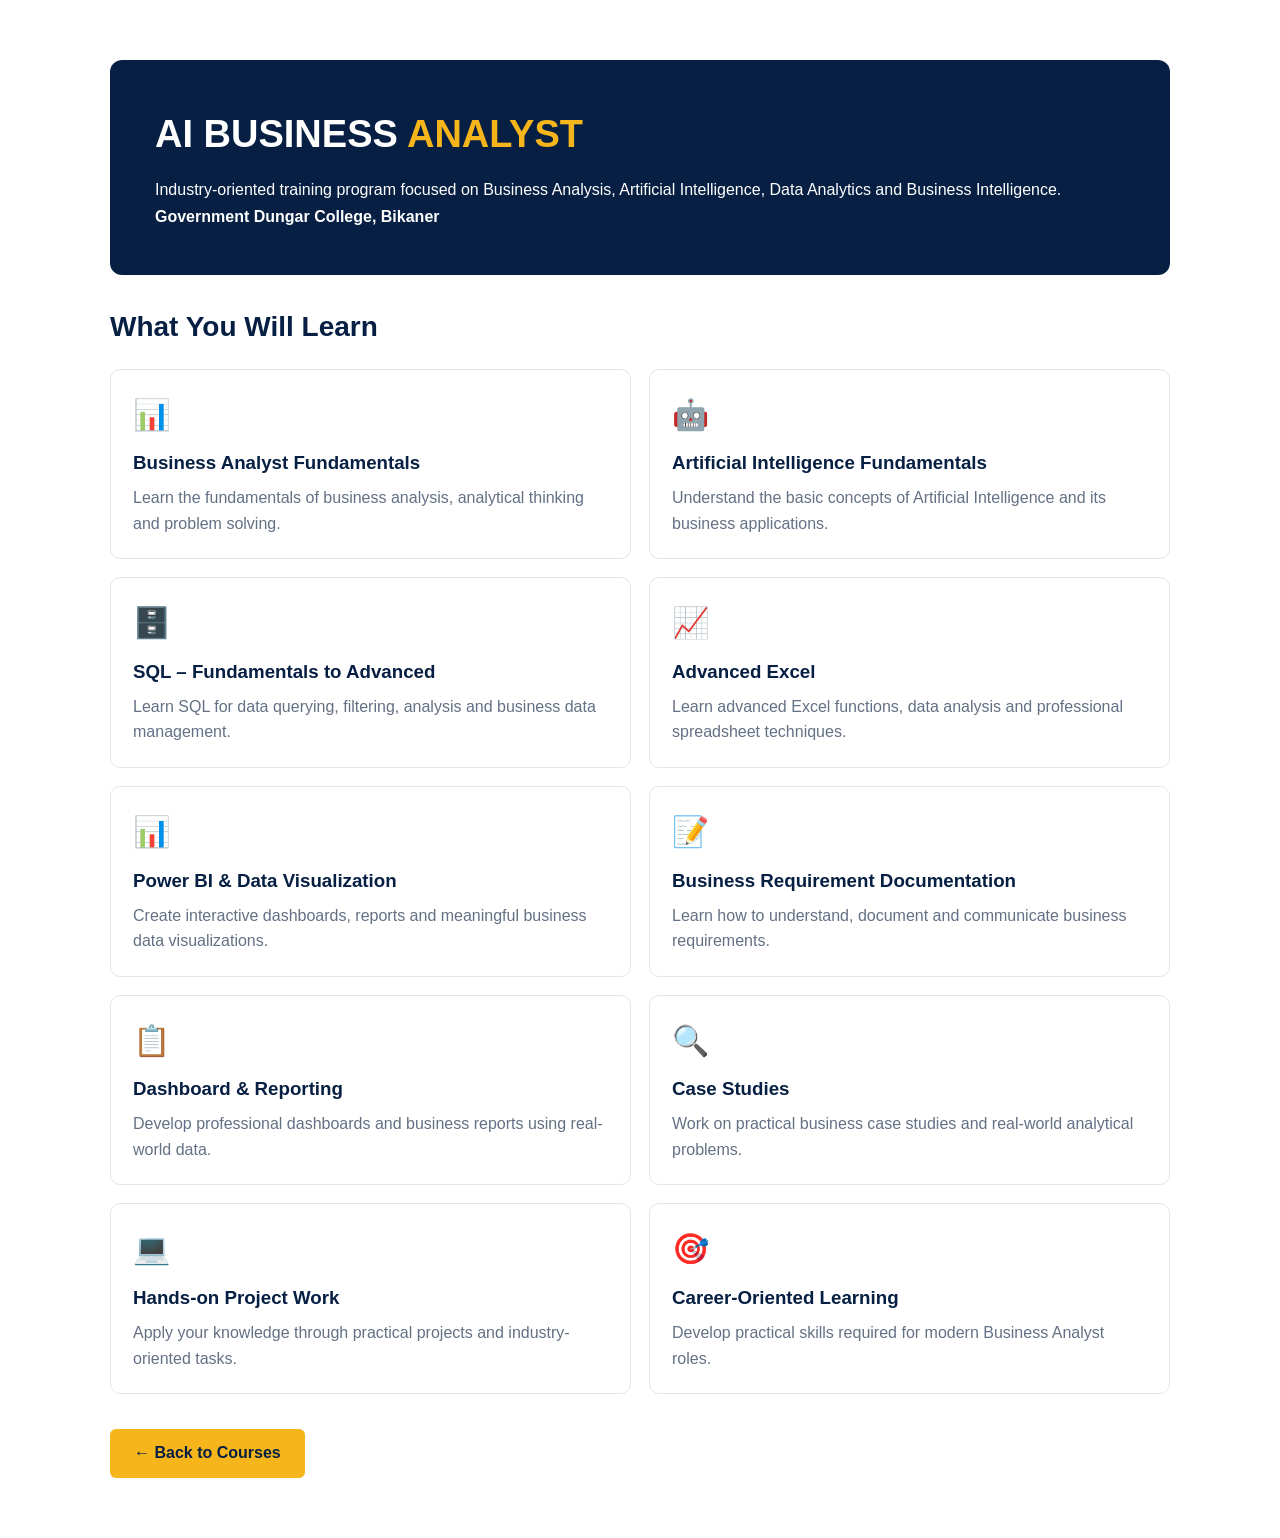
==== ai-business-analyst.html @ d9380e71 "Create ai-business-analyst.html" ====
<!DOCTYPE html>
<html lang="en">
<head>
    <meta charset="UTF-8">
    <meta name="viewport" content="width=device-width, initial-scale=1.0">

    <title>AI Business Analyst | Rajasthan Finishing School</title>

    <link rel="stylesheet" href="style.css">

    <style>
        .course-page {
            max-width: 1100px;
            margin: auto;
            padding: 60px 20px;
        }

        .course-header {
            background: #061f43;
            color: white;
            padding: 45px;
            border-radius: 12px;
            margin-bottom: 30px;
        }

        .course-header h1 {
            font-size: 38px;
            margin-bottom: 12px;
        }

        .course-header span {
            color: #f5b51b;
        }

        .course-header p {
            line-height: 1.7;
        }

        .learn-title {
            color: #061f43;
            font-size: 28px;
            margin-bottom: 20px;
        }

        .learning-grid {
            display: grid;
            grid-template-columns: repeat(2, 1fr);
            gap: 18px;
        }

        .learning-card {
            background: white;
            padding: 22px;
            border-radius: 10px;
            border: 1px solid #e1e6ed;
        }

        .learning-card .icon {
            font-size: 30px;
            margin-bottom: 10px;
        }

        .learning-card h3 {
            color: #061f43;
            margin-bottom: 8px;
        }

        .learning-card p {
            color: #647084;
            line-height: 1.6;
        }

        .back-button {
            display: inline-block;
            margin-top: 35px;
            padding: 12px 24px;
            background: #f5b51b;
            color: #061f43;
            text-decoration: none;
            font-weight: bold;
            border-radius: 6px;
        }

        @media (max-width: 700px) {
            .learning-grid {
                grid-template-columns: 1fr;
            }

            .course-header h1 {
                font-size: 28px;
            }

            .course-header {
                padding: 28px 20px;
            }
        }
    </style>
</head>

<body>

<div class="course-page">

    <div class="course-header">

        <h1>
            AI BUSINESS <span>ANALYST</span>
        </h1>

        <p>
            Industry-oriented training program focused on
            Business Analysis, Artificial Intelligence,
            Data Analytics and Business Intelligence.
        </p>

        <p>
            <strong>Government Dungar College, Bikaner</strong>
        </p>

    </div>


    <h2 class="learn-title">
        What You Will Learn
    </h2>


    <div class="learning-grid">

        <div class="learning-card">
            <div class="icon">📊</div>
            <h3>Business Analyst Fundamentals</h3>
            <p>
                Learn the fundamentals of business analysis,
                analytical thinking and problem solving.
            </p>
        </div>


        <div class="learning-card">
            <div class="icon">🤖</div>
            <h3>Artificial Intelligence Fundamentals</h3>
            <p>
                Understand the basic concepts of Artificial
                Intelligence and its business applications.
            </p>
        </div>


        <div class="learning-card">
            <div class="icon">🗄️</div>
            <h3>SQL – Fundamentals to Advanced</h3>
            <p>
                Learn SQL for data querying, filtering,
                analysis and business data management.
            </p>
        </div>


        <div class="learning-card">
            <div class="icon">📈</div>
            <h3>Advanced Excel</h3>
            <p>
                Learn advanced Excel functions, data analysis
                and professional spreadsheet techniques.
            </p>
        </div>
        <div class="learning-card">
            <div class="icon">📊</div>
            <h3>Power BI & Data Visualization</h3>
            <p>
                Create interactive dashboards, reports and
                meaningful business data visualizations.
            </p>
        </div>


        <div class="learning-card">
            <div class="icon">📝</div>
            <h3>Business Requirement Documentation</h3>
            <p>
                Learn how to understand, document and
                communicate business requirements.
            </p>
        </div>


        <div class="learning-card">
            <div class="icon">📋</div>
            <h3>Dashboard & Reporting</h3>
            <p>
                Develop professional dashboards and
                business reports using real-world data.
            </p>
        </div>


        <div class="learning-card">
            <div class="icon">🔍</div>
            <h3>Case Studies</h3>
            <p>
                Work on practical business case studies
                and real-world analytical problems.
            </p>
        </div>


        <div class="learning-card">
            <div class="icon">💻</div>
            <h3>Hands-on Project Work</h3>
            <p>
                Apply your knowledge through practical
                projects and industry-oriented tasks.
            </p>
        </div>


        <div class="learning-card">
            <div class="icon">🎯</div>
            <h3>Career-Oriented Learning</h3>
            <p>
                Develop practical skills required for
                modern Business Analyst roles.
            </p>
        </div>

    </div>


    <a href="index.html" class="back-button">
        ← Back to Courses
    </a>

</div>

</body>
</html>
---- style.css ----
*{box-sizing:border-box;margin:0;padding:0}
:root{--navy:#061f43;--navy2:#0b2f61;--gold:#f8b51b;--text:#12213a;--muted:#5f6b7b;--line:#e2e7ef}
html{scroll-behavior:smooth}
body{font-family:Arial,Helvetica,sans-serif;color:var(--text);background:#fff;line-height:1.55}
a{text-decoration:none;color:inherit}.container{width:min(1380px,92%);margin:auto}
.site-header{background:var(--navy);color:#fff;position:sticky;top:0;z-index:1000;box-shadow:0 2px 12px #00163333}
.nav-wrap{min-height:102px;display:flex;align-items:center;justify-content:space-between;gap:25px}
.brand{display:flex;align-items:center;gap:14px}.brand-logo{width:74px;height:82px;border:3px solid var(--gold);clip-path:polygon(50% 0,100% 12%,94% 80%,50% 100%,6% 80%,0 12%);display:grid;place-items:center;font-size:22px;font-weight:900;color:#fff}.brand-logo span{border:2px solid #fff;padding:6px 5px}.brand-logo.small{width:52px;height:58px;font-size:15px}.brand-title{font-size:28px;line-height:.98;font-weight:800;letter-spacing:.4px}.brand-title b{color:#fff}.brand-subtitle{color:var(--gold);font-weight:700;font-size:15px;margin-top:7px}
.nav{display:flex;align-items:center;gap:30px;font-weight:600}.nav>a{padding:10px 0;white-space:nowrap}.nav>a:hover,.nav>a.active{color:var(--gold);border-bottom:2px solid var(--gold)}.nav .nav-register{background:var(--gold);color:#111;padding:13px 23px;border-radius:6px;border:0}.nav .nav-register:hover{color:#111;border:0}
.menu-toggle{display:none;background:none;border:0;color:#fff;font-size:28px}
.hero{background:linear-gradient(90deg,#eef6ff 0%,#f5f9ff 46%,#cfe6fa 100%);overflow:hidden}.hero-grid{min-height:365px;display:grid;grid-template-columns:1fr 1.25fr;align-items:center}.hero-copy{padding:45px 0;position:relative;z-index:2}.eyebrow{font-weight:800;color:var(--navy2);letter-spacing:1px;font-size:13px;margin-bottom:7px}.hero h1{font-size:50px;line-height:1.08;letter-spacing:-1px}.hero h1 span{color:var(--gold)}.hero-text{font-size:18px;max-width:590px;margin:22px 0;color:#1b283b}.hero-photo{height:365px;position:relative;overflow:hidden}.hero-photo img{width:100%;height:100%;object-fit:cover}.photo-fade{position:absolute;inset:0;background:linear-gradient(90deg,#f2f8ff 0%,transparent 25%)}.photo-label{position:absolute;right:7%;bottom:20px;background:#ffffffdf;padding:10px 17px;border-left:4px solid var(--gold);display:flex;flex-direction:column}.photo-label span{font-size:13px;color:#5c6675}
.btn{display:inline-block;padding:13px 24px;border-radius:5px;font-weight:800;letter-spacing:.2px;margin-right:12px}.btn-dark{background:var(--navy);color:#fff}.btn-gold{background:var(--gold);color:#111}.btn:hover{transform:translateY(-1px);filter:brightness(.98)}
.course-section{padding:14px 0}.course-grid{display:grid;grid-template-columns:repeat(3,1fr);gap:16px}.course-card{min-height:168px;padding:22px;display:flex;gap:18px;border-radius:7px}.blue-card{background:#e8f3ff}.green-card{background:#eef8ed}.peach-card{background:#fff0e6}.course-icon{width:78px;height:78px;border-radius:50%;display:grid;place-items:center;font-size:40px;background:#fff;flex:0 0 auto}.course-card h2{font-size:19px;line-height:1.15;margin-bottom:8px}.course-card p{font-size:14px;margin:10px 0;color:#243246}.course-card a{font-weight:700;color:#064ca6;font-size:14px}.badge{display:inline-block;background:#0754a5;color:#fff;border-radius:3px;padding:4px 9px;font-size:11px;font-weight:800}
.trust-strip{border-top:1px solid var(--line);border-bottom:1px solid var(--line);padding:15px 0}.trust-grid{display:grid;grid-template-columns:repeat(6,1fr)}.trust-grid>div{min-height:70px;padding:5px 14px;border-right:1px solid var(--line);display:grid;grid-template-columns:50px 1fr;align-content:center}.trust-grid>div:last-child{border:0}.trust-grid span{grid-row:1/3;font-size:32px;align-self:center}.trust-grid b{font-size:14px}.trust-grid small{font-size:11px;color:var(--muted)}
.about-section{padding:55px 0;background:#f8fafc}.about-grid{display:grid;grid-template-columns:1fr 1.4fr;gap:70px;align-items:center}.section-kicker{color:#0b54a7;font-weight:800;letter-spacing:1.4px;font-size:12px}.about-grid h2,.section-heading h2{font-size:34px;line-height:1.15;margin-top:8px}.about-grid h2 span{color:#e8a900}.about-grid p:not(.section-kicker){color:var(--muted);margin:10px 0}
.programs-section{padding:45px 0}.section-heading{text-align:center;margin-bottom:28px}.program-grid{display:grid;grid-template-columns:1.1fr 1fr 1fr 1.15fr;gap:16px}.program-box{border:1px solid #dce3ec;border-radius:7px;padding:18px;background:#fff;box-shadow:0 4px 15px #0a2c5310}.current-box{background:var(--navy);color:#fff;border:0}.box-label{display:inline-block;background:var(--gold);color:#111;font-weight:800;padding:7px 12px;border-radius:4px;font-size:12px;margin-bottom:14px}.program-box h3{font-size:15px;margin-bottom:10px}.current-box h3{font-size:20px}.program-box p{font-size:13px;margin:8px 0}.live-dot{display:inline-block;width:12px;height:12px;border-radius:50%;background:#19cf6d;margin-right:6px}.program-box ul{padding-left:18px;font-size:13px;min-height:75px}.program-box li{margin:5px 0}.small-btn{display:inline-block;margin-top:12px;padding:8px 13px;border:1px solid #164f91;color:#164f91;border-radius:4px;font-size:11px;font-weight:800}.small-btn.light{border-color:#fff;color:#fff}.gold-btn{background:var(--gold);border-color:var(--gold);color:#111}.mini-gallery{display:grid;grid-template-columns:repeat(3,1fr);gap:5px;margin:10px 0}.mini-gallery img{width:100%;height:62px;object-fit:cover;border-radius:3px}.notice-list{list-style:none!important;padding-left:0!important}.notice-list li{font-size:12px;padding:4px 0;border-bottom:1px solid #eef1f5}.notice-list b{font-size:9px;background:var(--gold);padding:2px 4px;border-radius:3px;margin-left:4px}
.gallery-section{padding:45px 0;background:#f7f9fc}.gallery-grid{display:grid;grid-template-columns:repeat(4,1fr);gap:12px}.gallery-grid img{width:100%;height:190px;object-fit:cover;border-radius:7px}
.cta{background:linear-gradient(90deg,#063b7c,#062653);color:#fff;padding:24px 0;border-top:2px solid var(--gold)}.cta-inner{display:flex;justify-content:space-between;align-items:center}.cta-title{font-size:21px;font-weight:800}.cta-gold{color:var(--gold);font-size:22px;font-weight:900}.cta p{font-size:12px;margin-top:4px}
.contact-section{padding:55px 0}.contact-grid{display:grid;grid-template-columns:repeat(3,1fr);gap:18px}.contact-card{border:1px solid var(--line);border-radius:8px;padding:25px;text-align:center}.contact-card>span{font-size:30px}.contact-card h3{font-size:14px;margin:10px 0}.contact-card p{color:var(--muted);font-size:14px}
footer{background:#061f43;color:#fff;padding:32px 0 0}.footer-grid{display:grid;grid-template-columns:2fr 1fr 1fr;gap:30px;padding-bottom:28px}.footer-brand{display:flex;align-items:center;gap:12px}.footer-brand small{display:block;color:#c9d2df;margin-top:4px}.footer-links{display:flex;flex-wrap:wrap;gap:10px 16px;margin-top:12px;font-size:13px}.socials{display:flex;gap:8px;margin-top:12px}.socials a{width:32px;height:32px;border:1px solid #587293;border-radius:50%;display:grid;place-items:center;font-weight:800}.copyright{text-align:center;border-top:1px solid #234163;padding:14px;font-size:12px;color:#cbd4df}
@media(max-width:1100px){.nav{gap:15px;font-size:13px}.brand-title{font-size:22px}.hero h1{font-size:42px}.program-grid{grid-template-columns:1fr 1fr}.trust-grid{grid-template-columns:repeat(3,1fr)}}
@media(max-width:800px){.nav-wrap{min-height:82px}.menu-toggle{display:block}.nav{display:none;position:absolute;top:82px;left:0;right:0;background:var(--navy);padding:18px 5%;flex-direction:column;align-items:stretch;gap:8px}.nav.open{display:flex}.nav>a{padding:9px}.hero-grid{grid-template-columns:1fr}.hero-photo{height:260px;order:-1}.hero-copy{padding:30px 0 42px}.hero h1{font-size:38px}.course-grid,.contact-grid{grid-template-columns:1fr}.trust-grid{grid-template-columns:1fr 1fr}.trust-grid>div{border-right:0;border-bottom:1px solid var(--line)}.about-grid{grid-template-columns:1fr;gap:10px}.program-grid{grid-template-columns:1fr}.gallery-grid{grid-template-columns:1fr 1fr}.cta-inner{flex-direction:column;align-items:flex-start;gap:18px}.footer-grid{grid-template-columns:1fr 1fr}}
@media(max-width:480px){.brand-logo{width:50px;height:58px}.brand-title{font-size:16px}.brand-subtitle{font-size:10px}.hero h1{font-size:31px}.hero-text{font-size:15px}.trust-grid{grid-template-columns:1fr}.gallery-grid{grid-template-columns:1fr}.footer-grid{grid-template-columns:1fr}}
.marketing-icon {
    width: 52px;
    height: 52px;
    border-radius: 50%;
    display: flex;
    align-items: center;
    justify-content: center;
    background: #fff;
    color: #d96d28;
    border: 3px solid #d96d28;
    font-size: 15px;
    font-weight: 800;
    letter-spacing: 1px;
}
/* =====================================================
   AI BUSINESS ANALYST - COURSE DETAILS
===================================================== */

.course-details {

    padding: 60px 0;

    background: #f7f9fc;

}


.course-details-header {

    text-align: center;

    max-width: 750px;

    margin: 0 auto 35px;

}


.course-details-header h2 {

    font-size: 36px;

    color: #061f43;

    margin: 8px 0 12px;

}


.course-details-header > p:last-child {

    color: #647084;

    font-size: 16px;

}


.learning-grid {

    display: grid;

    grid-template-columns:
        repeat(2, 1fr);

    gap: 16px;

}


.learning-item {

    background: white;

    border: 1px solid #e1e6ed;

    border-radius: 8px;

    padding: 20px;

    display: flex;

    align-items: flex-start;

    gap: 15px;

    transition: 0.25s;

}


.learning-item:hover {

    transform: translateY(-3px);

    border-color: #f5b51b;

    box-shadow:
        0 8px 20px
        rgba(6, 31, 67, 0.08);

}


.learning-item > span {

    width: 48px;

    height: 48px;

    min-width: 48px;

    border-radius: 50%;

    background: #edf5ff;

    display: flex;

    align-items: center;

    justify-content: center;

    font-size: 25px;

}


.learning-item h3 {

    font-size: 17px;

    color: #061f43;

    margin-bottom: 5px;

}


.learning-item p {

    font-size: 13px;

    color: #647084;

    line-height: 1.6;

}


.course-highlight {

    margin-top: 25px;

    padding: 18px 22px;

    background: #061f43;

    color: white;

    border-radius: 7px;

    display: flex;

    justify-content: space-between;

    align-items: center;

}


.course-highlight strong {

    color: #f5b51b;

    font-size: 16px;

}


.course-highlight span {

    font-size: 13px;

    color: #d9e2ee;

}


/* MOBILE */

@media (max-width: 700px) {

    .learning-grid {

        grid-template-columns: 1fr;

    }


    .course-details-header h2 {

        font-size: 28px;

    }


    .course-highlight {

        flex-direction: column;

        align-items: flex-start;

        gap: 5px;

    }

}
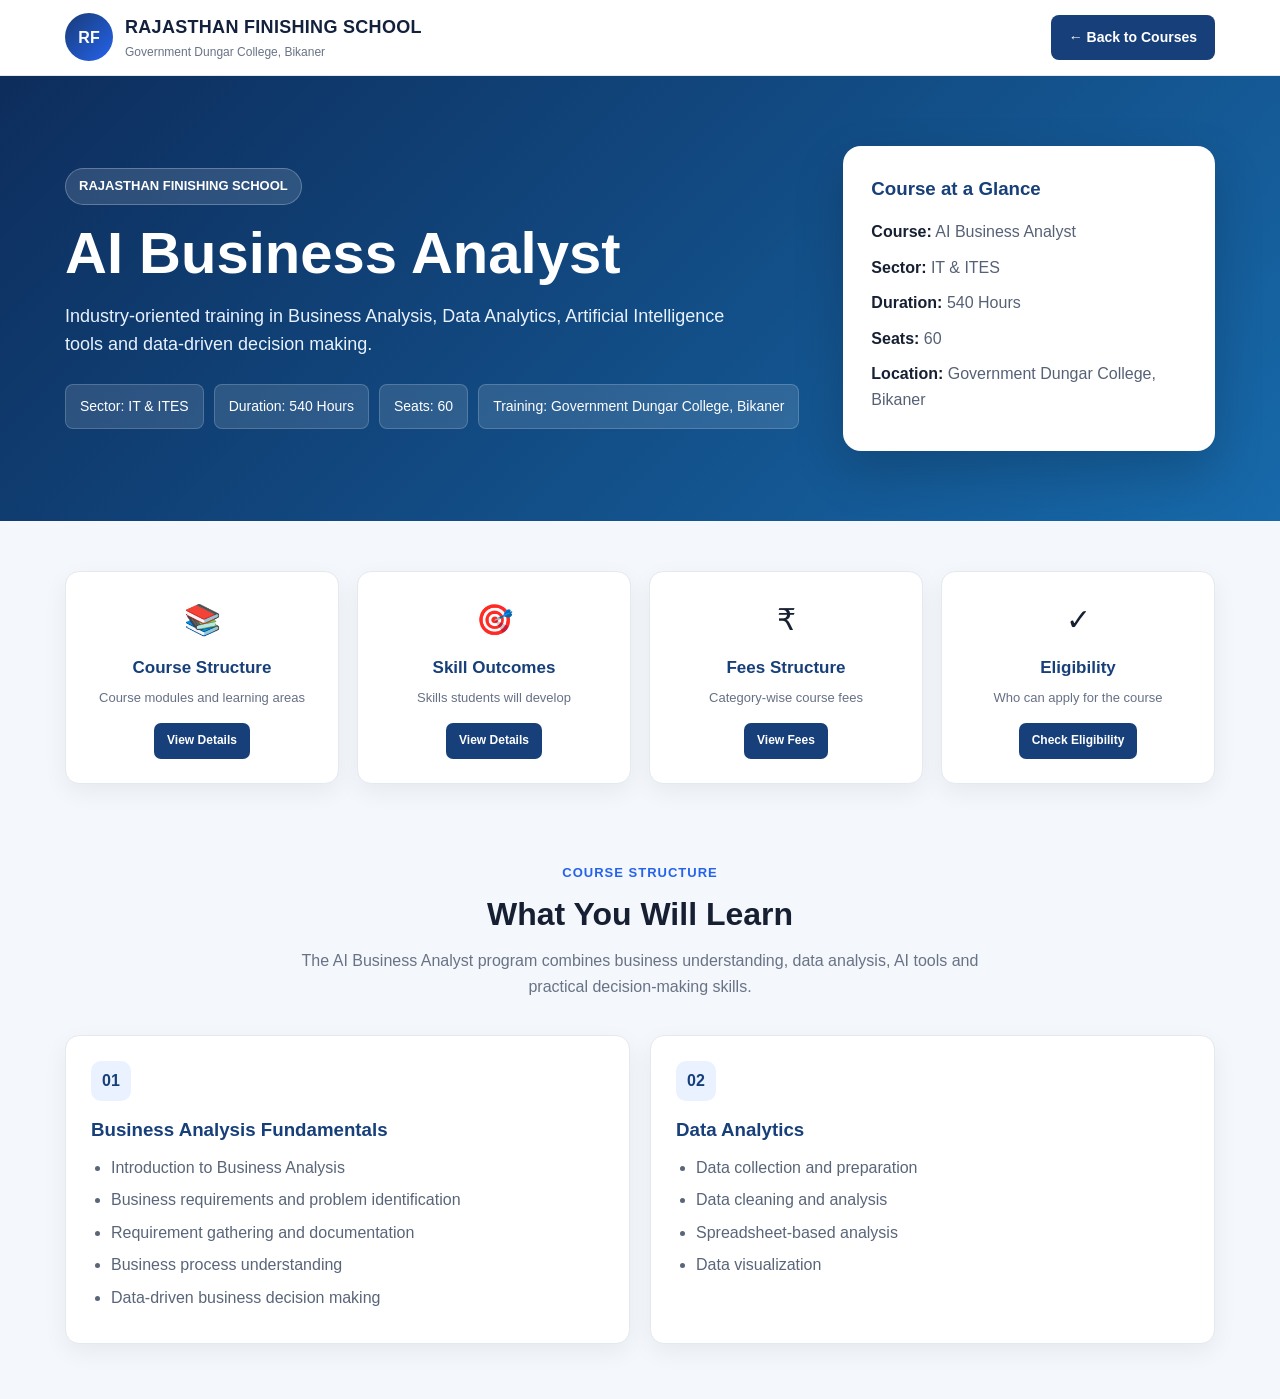
==== commit 86707704: "Update ai-business-analyst.html" ====
--- a/ai-business-analyst.html
+++ b/ai-business-analyst.html
@@ -2,236 +2,975 @@
 <html lang="en">
 <head>
     <meta charset="UTF-8">
-    <meta name="viewport" content="width=device-width, initial-scale=1.0">
+
+    <meta name="viewport"
+          content="width=device-width, initial-scale=1.0">
+
+    <meta name="description"
+          content="AI Business Analyst Course - Rajasthan Finishing School, Government Dungar College, Bikaner">
 
     <title>AI Business Analyst | Rajasthan Finishing School</title>
 
-    <link rel="stylesheet" href="style.css">
-
     <style>
-        .course-page {
-            max-width: 1100px;
+
+        * {
+            margin: 0;
+            padding: 0;
+            box-sizing: border-box;
+        }
+
+        html {
+            scroll-behavior: smooth;
+        }
+
+        body {
+            font-family: Arial, Helvetica, sans-serif;
+            background: #f4f7fb;
+            color: #172033;
+            line-height: 1.6;
+        }
+
+        a {
+            text-decoration: none;
+        }
+
+        /* =========================
+           HEADER
+        ========================= */
+
+        .site-header {
+            background: #ffffff;
+            border-bottom: 1px solid #e4e8ef;
+            position: sticky;
+            top: 0;
+            z-index: 1000;
+        }
+
+        .header-container {
+            width: min(1150px, 92%);
             margin: auto;
-            padding: 60px 20px;
-        }
-
-        .course-header {
-            background: #061f43;
+            min-height: 75px;
+
+            display: flex;
+            align-items: center;
+            justify-content: space-between;
+            gap: 20px;
+        }
+
+        .brand {
+            display: flex;
+            align-items: center;
+            gap: 12px;
+            color: #14213d;
+        }
+
+        .brand-logo {
+            width: 48px;
+            height: 48px;
+            border-radius: 50%;
+
+            display: flex;
+            align-items: center;
+            justify-content: center;
+
+            background: linear-gradient(135deg, #183b78, #2563eb);
             color: white;
-            padding: 45px;
-            border-radius: 12px;
-            margin-bottom: 30px;
-        }
-
-        .course-header h1 {
-            font-size: 38px;
-            margin-bottom: 12px;
-        }
-
-        .course-header span {
-            color: #f5b51b;
-        }
-
-        .course-header p {
-            line-height: 1.7;
-        }
-
-        .learn-title {
-            color: #061f43;
-            font-size: 28px;
-            margin-bottom: 20px;
-        }
-
-        .learning-grid {
+            font-weight: 800;
+            font-size: 16px;
+        }
+
+        .brand-title {
+            font-size: 18px;
+            font-weight: 800;
+            letter-spacing: .3px;
+        }
+
+        .brand-subtitle {
+            font-size: 12px;
+            color: #687386;
+            margin-top: 2px;
+        }
+
+        .back-btn {
+            background: #173f7a;
+            color: #ffffff;
+
+            padding: 11px 18px;
+            border-radius: 8px;
+
+            font-size: 14px;
+            font-weight: 700;
+
+            transition: .25s;
+        }
+
+        .back-btn:hover {
+            background: #0f2e5c;
+            transform: translateY(-1px);
+        }
+
+
+        /* =========================
+           HERO
+        ========================= */
+
+        .course-hero {
+            background:
+                linear-gradient(135deg, #0d2d5c, #1769aa);
+
+            color: white;
+            padding: 70px 0;
+        }
+
+        .container {
+            width: min(1150px, 92%);
+            margin: auto;
+        }
+
+        .hero-grid {
+            display: grid;
+            grid-template-columns: 1.6fr .8fr;
+            gap: 35px;
+            align-items: center;
+        }
+
+        .eyebrow {
+            display: inline-block;
+
+            background: rgba(255,255,255,.13);
+            border: 1px solid rgba(255,255,255,.25);
+
+            padding: 7px 13px;
+            border-radius: 30px;
+
+            font-size: 13px;
+            font-weight: 700;
+
+            margin-bottom: 18px;
+        }
+
+        .course-hero h1 {
+            font-size: clamp(34px, 5vw, 58px);
+            line-height: 1.05;
+            margin-bottom: 18px;
+        }
+
+        .hero-description {
+            max-width: 700px;
+            font-size: 18px;
+            color: #e8f2ff;
+            margin-bottom: 25px;
+        }
+
+        .hero-meta {
+            display: flex;
+            flex-wrap: wrap;
+            gap: 10px;
+        }
+
+        .meta-box {
+            background: rgba(255,255,255,.12);
+            border: 1px solid rgba(255,255,255,.18);
+
+            padding: 10px 14px;
+            border-radius: 8px;
+
+            font-size: 14px;
+        }
+
+        .hero-side {
+            background: white;
+            color: #172033;
+
+            padding: 28px;
+            border-radius: 18px;
+            box-shadow: 0 20px 50px rgba(0,0,0,.18);
+        }
+
+        .hero-side h3 {
+            color: #173f7a;
+            margin-bottom: 15px;
+        }
+
+        .hero-side p {
+            margin-bottom: 10px;
+            color: #566176;
+        }
+
+        .hero-side strong {
+            color: #172033;
+        }
+
+
+        /* =========================
+           QUICK BOXES
+        ========================= */
+
+        .quick-section {
+            padding: 50px 0 20px;
+        }
+
+        .quick-grid {
+            display: grid;
+            grid-template-columns: repeat(4, 1fr);
+            gap: 18px;
+        }
+
+        .quick-card {
+            background: white;
+            border: 1px solid #e4e8ef;
+            border-radius: 14px;
+
+            padding: 24px 18px;
+
+            text-align: center;
+
+            box-shadow: 0 8px 25px rgba(20,35,60,.06);
+
+            transition: .25s;
+        }
+
+        .quick-card:hover {
+            transform: translateY(-4px);
+            box-shadow: 0 15px 35px rgba(20,35,60,.12);
+        }
+
+        .quick-icon {
+            font-size: 30px;
+            margin-bottom: 10px;
+        }
+
+        .quick-card h3 {
+            color: #173f7a;
+            font-size: 17px;
+            margin-bottom: 7px;
+        }
+
+        .quick-card p {
+            color: #667085;
+            font-size: 13px;
+            margin-bottom: 15px;
+        }
+
+        .quick-card a {
+            display: inline-block;
+
+            background: #173f7a;
+            color: white;
+
+            padding: 8px 13px;
+            border-radius: 7px;
+
+            font-size: 12px;
+            font-weight: 700;
+        }
+
+
+        /* =========================
+           COMMON SECTION
+        ========================= */
+
+        .content-section {
+            padding: 55px 0;
+        }
+
+        .section-heading {
+            text-align: center;
+            margin-bottom: 35px;
+        }
+
+        .section-heading span {
+            color: #2563eb;
+            font-size: 13px;
+            font-weight: 800;
+            letter-spacing: 1px;
+        }
+
+        .section-heading h2 {
+            font-size: 32px;
+            margin-top: 5px;
+            color: #172033;
+        }
+
+        .section-heading p {
+            color: #687386;
+            max-width: 700px;
+            margin: 8px auto 0;
+        }
+
+
+        /* =========================
+           COURSE STRUCTURE
+        ========================= */
+
+        .structure-grid {
             display: grid;
             grid-template-columns: repeat(2, 1fr);
+            gap: 20px;
+        }
+
+        .structure-card {
+            background: white;
+            border-radius: 14px;
+            border: 1px solid #e4e8ef;
+
+            padding: 25px;
+
+            box-shadow: 0 8px 25px rgba(20,35,60,.06);
+        }
+
+        .structure-number {
+            width: 40px;
+            height: 40px;
+
+            display: flex;
+            align-items: center;
+            justify-content: center;
+
+            background: #eaf2ff;
+            color: #173f7a;
+
+            border-radius: 10px;
+
+            font-weight: 800;
+            margin-bottom: 14px;
+        }
+
+        .structure-card h3 {
+            color: #173f7a;
+            margin-bottom: 10px;
+        }
+
+        .structure-card ul {
+            padding-left: 20px;
+        }
+
+        .structure-card li {
+            margin-bottom: 7px;
+            color: #596579;
+        }
+
+
+        /* =========================
+           SKILL OUTCOMES
+        ========================= */
+
+        .skills-grid {
+            display: grid;
+            grid-template-columns: repeat(3, 1fr);
             gap: 18px;
         }
 
-        .learning-card {
+        .skill-card {
             background: white;
-            padding: 22px;
+            border: 1px solid #e4e8ef;
+
+            padding: 23px;
+            border-radius: 14px;
+
+            box-shadow: 0 8px 25px rgba(20,35,60,.06);
+        }
+
+        .skill-card h3 {
+            font-size: 17px;
+            color: #173f7a;
+            margin-bottom: 8px;
+        } .skill-card p {
+            color: #687386;
+            font-size: 14px;
+        }
+
+
+        /* =========================
+           FEES
+        ========================= */
+
+        .fee-table-wrapper {
+            background: white;
+            border: 1px solid #e4e8ef;
+            border-radius: 15px;
+
+            overflow-x: auto;
+
+            box-shadow: 0 8px 25px rgba(20,35,60,.06);
+        }
+
+        .fee-table {
+            width: 100%;
+            border-collapse: collapse;
+            min-width: 700px;
+        }
+
+        .fee-table th {
+            background: #173f7a;
+            color: white;
+
+            padding: 15px;
+            text-align: left;
+        }
+
+        .fee-table td {
+            padding: 14px 15px;
+            border-bottom: 1px solid #e8ecf2;
+            color: #505d70;
+        }
+
+        .fee-table tr:last-child td {
+            border-bottom: none;
+        }
+
+        .fee-highlight {
+            font-weight: 800;
+            color: #173f7a !important;
+        }
+
+        .fee-note {
+            margin-top: 15px;
+            background: #fff8e6;
+            border: 1px solid #f3dfaa;
+
+            padding: 14px 17px;
             border-radius: 10px;
-            border: 1px solid #e1e6ed;
-        }
-
-        .learning-card .icon {
+
+            color: #695526;
+            font-size: 14px;
+        }
+
+
+        /* =========================
+           ELIGIBILITY
+        ========================= */
+
+        .eligibility-grid {
+            display: grid;
+            grid-template-columns: 1fr 1fr;
+            gap: 22px;
+        }
+
+        .eligibility-card {
+            background: white;
+            border: 1px solid #e4e8ef;
+            border-radius: 15px;
+
+            padding: 26px;
+
+            box-shadow: 0 8px 25px rgba(20,35,60,.06);
+        }
+
+        .eligibility-card h3 {
+            color: #173f7a;
+            margin-bottom: 15px;
+        }
+
+        .eligibility-list {
+            list-style: none;
+        }
+
+        .eligibility-list li {
+            position: relative;
+            padding-left: 25px;
+            margin-bottom: 12px;
+            color: #596579;
+        }
+
+        .eligibility-list li::before {
+            content: "✓";
+
+            position: absolute;
+            left: 0;
+
+            color: #16834b;
+            font-weight: 800;
+        }
+
+
+        /* =========================
+           CTA
+        ========================= */
+
+        .cta-section {
+            padding: 60px 0;
+        }
+
+        .cta-box {
+            background: linear-gradient(135deg, #173f7a, #0e5fa8);
+
+            color: white;
+
+            border-radius: 20px;
+
+            padding: 45px;
+
+            display: flex;
+            align-items: center;
+            justify-content: space-between;
+
+            gap: 25px;
+        }
+
+        .cta-box h2 {
             font-size: 30px;
-            margin-bottom: 10px;
-        }
-
-        .learning-card h3 {
-            color: #061f43;
             margin-bottom: 8px;
         }
 
-        .learning-card p {
-            color: #647084;
-            line-height: 1.6;
-        }
-
-        .back-button {
+        .cta-box p {
+            color: #e4efff;
+        }
+
+        .register-btn {
             display: inline-block;
-            margin-top: 35px;
-            padding: 12px 24px;
-            background: #f5b51b;
-            color: #061f43;
-            text-decoration: none;
-            font-weight: bold;
-            border-radius: 6px;
-        }
-
-        @media (max-width: 700px) {
-            .learning-grid {
+
+            background: white;
+            color: #173f7a;
+
+            padding: 13px 22px;
+            border-radius: 9px;
+
+            font-weight: 800;
+            white-space: nowrap;
+        }
+
+
+        /* =========================
+           FOOTER
+        ========================= */
+
+        footer {
+            background: #101827;
+            color: #dce4f0;
+
+            padding: 35px 0;
+            text-align: center;
+        }
+
+        footer h3 {
+            margin-bottom: 6px;
+        }
+
+        footer p {
+            color: #9ba8ba;
+            font-size: 14px;
+        }
+
+
+        /* =========================
+           MOBILE
+        ========================= */
+
+        @media (max-width: 900px) {
+
+            .hero-grid {
                 grid-template-columns: 1fr;
             }
 
-            .course-header h1 {
-                font-size: 28px;
-            }
-
-            .course-header {
-                padding: 28px 20px;
-            }
-        }
+            .quick-grid {
+                grid-template-columns: repeat(2, 1fr);
+            }
+
+            .skills-grid {
+                grid-template-columns: repeat(2, 1fr);
+            }
+
+            .eligibility-grid {
+                grid-template-columns: 1fr;
+            }
+
+        }
+
+
+        @media (max-width: 600px) { 
+           .header-container {
+                min-height: 65px;
+            }
+
+            .brand-title {
+                font-size: 15px;
+            }
+
+            .brand-subtitle {
+                font-size: 10px;
+            }
+
+            .brand-logo {
+                width: 42px;
+                height: 42px;
+            }
+
+            .back-btn {
+                padding: 9px 12px;
+                font-size: 12px;
+            }
+
+            .course-hero {
+                padding: 50px 0;
+            }
+
+            .course-hero h1 {
+                font-size: 36px;
+            }
+
+            .hero-description {
+                font-size: 15px;
+            }
+
+            .quick-grid {
+                grid-template-columns: 1fr 1fr;
+                gap: 10px;
+            }
+
+            .quick-card {
+                padding: 18px 10px;
+            }
+
+            .quick-card h3 {
+                font-size: 14px;
+            }
+
+            .structure-grid,
+            .skills-grid {
+                grid-template-columns: 1fr;
+            }
+
+            .section-heading h2 {
+                font-size: 27px;
+            }
+
+            .cta-box {
+                padding: 30px 22px;
+                flex-direction: column;
+                align-items: flex-start;
+            }
+
+            .cta-box h2 {
+                font-size: 25px;
+            }
+
+        }
+
     </style>
 </head>
 
+
 <body>
 
-<div class="course-page">
-
-    <div class="course-header">
-
-        <h1>
-            AI BUSINESS <span>ANALYST</span>
-        </h1>
-
-        <p>
-            Industry-oriented training program focused on
-            Business Analysis, Artificial Intelligence,
-            Data Analytics and Business Intelligence.
-        </p>
-
-        <p>
-            <strong>Government Dungar College, Bikaner</strong>
-        </p>
+
+<!-- =========================
+     HEADER
+========================= -->
+
+<header class="site-header">
+
+    <div class="header-container">
+
+        <a href="index.html" class="brand">
+
+            <div class="brand-logo">
+                RF
+            </div>
+
+            <div>
+                <div class="brand-title">
+                    RAJASTHAN FINISHING SCHOOL
+                </div>
+
+                <div class="brand-subtitle">
+                    Government Dungar College, Bikaner
+                </div>
+            </div>
+
+        </a>
+
+
+        <a href="index.html#courses" class="back-btn">
+            ← Back to Courses
+        </a>
 
     </div>
 
-
-    <h2 class="learn-title">
-        What You Will Learn
-    </h2>
-
-
-    <div class="learning-grid">
-
-        <div class="learning-card">
-            <div class="icon">📊</div>
-            <h3>Business Analyst Fundamentals</h3>
+</header>
+
+
+
+<!-- =========================
+     HERO
+========================= -->
+
+<section class="course-hero">
+
+    <div class="container hero-grid">
+
+        <div>
+
+            <span class="eyebrow">
+                RAJASTHAN FINISHING SCHOOL
+            </span>
+
+            <h1>
+                AI Business Analyst
+            </h1>
+
+            <p class="hero-description">
+                Industry-oriented training in Business Analysis,
+                Data Analytics, Artificial Intelligence tools and
+                data-driven decision making.
+            </p>
+
+
+            <div class="hero-meta">
+
+                <div class="meta-box">
+                    Sector: IT & ITES
+                </div>
+
+                <div class="meta-box">
+                    Duration: 540 Hours
+                </div>
+
+                <div class="meta-box">
+                    Seats: 60
+                </div>
+
+                <div class="meta-box">
+                    Training: Government Dungar College, Bikaner
+                </div>
+
+            </div>
+
+        </div>
+
+
+        <div class="hero-side">
+
+            <h3>
+                Course at a Glance
+            </h3>
+
             <p>
-                Learn the fundamentals of business analysis,
-                analytical thinking and problem solving.
+                <strong>Course:</strong>
+                AI Business Analyst
             </p>
+
+            <p>
+                <strong>Sector:</strong>
+                IT & ITES
+            </p>
+
+            <p>
+                <strong>Duration:</strong>
+                540 Hours
+            </p>
+
+            <p>
+                <strong>Seats:</strong>
+                60
+            </p>
+
+            <p>
+                <strong>Location:</strong>
+                Government Dungar College, Bikaner
+            </p>
+
         </div>
 
-
-        <div class="learning-card">
-            <div class="icon">🤖</div>
-            <h3>Artificial Intelligence Fundamentals</h3>
+    </div>
+
+</section>
+
+
+
+<!-- =========================
+     QUICK FOUR BOXES
+========================= -->
+
+<section class="quick-section">
+
+    <div class="container">
+
+        <div class="quick-grid">
+
+
+            <div class="quick-card"> 
+        <div class="quick-icon">
+                    📚
+                </div>
+
+                <h3>
+                    Course Structure
+                </h3>
+
+                <p>
+                    Course modules and learning areas
+                </p>
+
+                <a href="#course-structure">
+                    View Details
+                </a>
+
+            </div>
+
+
+            <div class="quick-card">
+
+                <div class="quick-icon">
+                    🎯
+                </div>
+
+                <h3>
+                    Skill Outcomes
+                </h3>
+
+                <p>
+                    Skills students will develop
+                </p>
+
+                <a href="#skill-outcomes">
+                    View Details
+                </a>
+
+            </div>
+
+
+            <div class="quick-card">
+
+                <div class="quick-icon">
+                    ₹
+                </div>
+
+                <h3>
+                    Fees Structure
+                </h3>
+
+                <p>
+                    Category-wise course fees
+                </p>
+
+                <a href="#fees">
+                    View Fees
+                </a>
+
+            </div>
+
+
+            <div class="quick-card">
+
+                <div class="quick-icon">
+                    ✓
+                </div>
+
+                <h3>
+                    Eligibility
+                </h3>
+
+                <p>
+                    Who can apply for the course
+                </p>
+
+                <a href="#eligibility">
+                    Check Eligibility
+                </a>
+
+            </div>
+
+        </div>
+
+    </div>
+
+</section>
+
+
+
+<!-- =========================
+     COURSE STRUCTURE
+========================= -->
+
+<section class="content-section" id="course-structure">
+
+    <div class="container">
+
+        <div class="section-heading">
+
+            <span>
+                COURSE STRUCTURE
+            </span>
+
+            <h2>
+                What You Will Learn
+            </h2>
+
             <p>
-                Understand the basic concepts of Artificial
-                Intelligence and its business applications.
+                The AI Business Analyst program combines
+                business understanding, data analysis,
+                AI tools and practical decision-making skills.
             </p>
+
         </div>
 
 
-        <div class="learning-card">
-            <div class="icon">🗄️</div>
-            <h3>SQL – Fundamentals to Advanced</h3>
-            <p>
-                Learn SQL for data querying, filtering,
-                analysis and business data management.
-            </p>
-        </div>
-
-
-        <div class="learning-card">
-            <div class="icon">📈</div>
-            <h3>Advanced Excel</h3>
-            <p>
-                Learn advanced Excel functions, data analysis
-                and professional spreadsheet techniques.
-            </p>
-        </div>
-        <div class="learning-card">
-            <div class="icon">📊</div>
-            <h3>Power BI & Data Visualization</h3>
-            <p>
-                Create interactive dashboards, reports and
-                meaningful business data visualizations.
-            </p>
-        </div>
-
-
-        <div class="learning-card">
-            <div class="icon">📝</div>
-            <h3>Business Requirement Documentation</h3>
-            <p>
-                Learn how to understand, document and
-                communicate business requirements.
-            </p>
-        </div>
-
-
-        <div class="learning-card">
-            <div class="icon">📋</div>
-            <h3>Dashboard & Reporting</h3>
-            <p>
-                Develop professional dashboards and
-                business reports using real-world data.
-            </p>
-        </div>
-
-
-        <div class="learning-card">
-            <div class="icon">🔍</div>
-            <h3>Case Studies</h3>
-            <p>
-                Work on practical business case studies
-                and real-world analytical problems.
-            </p>
-        </div>
-
-
-        <div class="learning-card">
-            <div class="icon">💻</div>
-            <h3>Hands-on Project Work</h3>
-            <p>
-                Apply your knowledge through practical
-                projects and industry-oriented tasks.
-            </p>
-        </div>
-
-
-        <div class="learning-card">
-            <div class="icon">🎯</div>
-            <h3>Career-Oriented Learning</h3>
-            <p>
-                Develop practical skills required for
-                modern Business Analyst roles.
-            </p>
-        </div>
-
-    </div>
-
-
-    <a href="index.html" class="back-button">
-        ← Back to Courses
-    </a>
-
-</div>
-
-</body>
-</html>
+        <div class="structure-grid">
+
+
+            <div class="structure-card">
+
+                <div class="structure-number">
+                    01
+                </div>
+
+                <h3>
+                    Business Analysis Fundamentals
+                </h3>
+
+                <ul>
+
+                    <li>
+                        Introduction to Business Analysis
+                    </li>
+
+                    <li>
+                        Business requirements and problem identification
+                    </li>
+
+                    <li>
+                        Requirement gathering and documentation
+                    </li>
+
+                    <li>
+                        Business process understanding
+                    </li>
+
+                    <li>
+                        Data-driven business decision making
+                    </li>
+
+                </ul>
+
+            </div>
+
+
+            <div class="structure-card">
+
+                <div class="structure-number">
+                    02
+                </div>
+
+                <h3>
+                    Data Analytics
+                </h3>
+
+                <ul>
+
+                    <li>
+                        Data collection and preparation
+                    </li>
+
+                    <li>
+                        Data cleaning and analysis
+                    </li>
+
+                    <li>
+                        Spreadsheet-based analysis
+                    </li>
+
+                    <li>
+                        Data visualization
+                    </l
+        
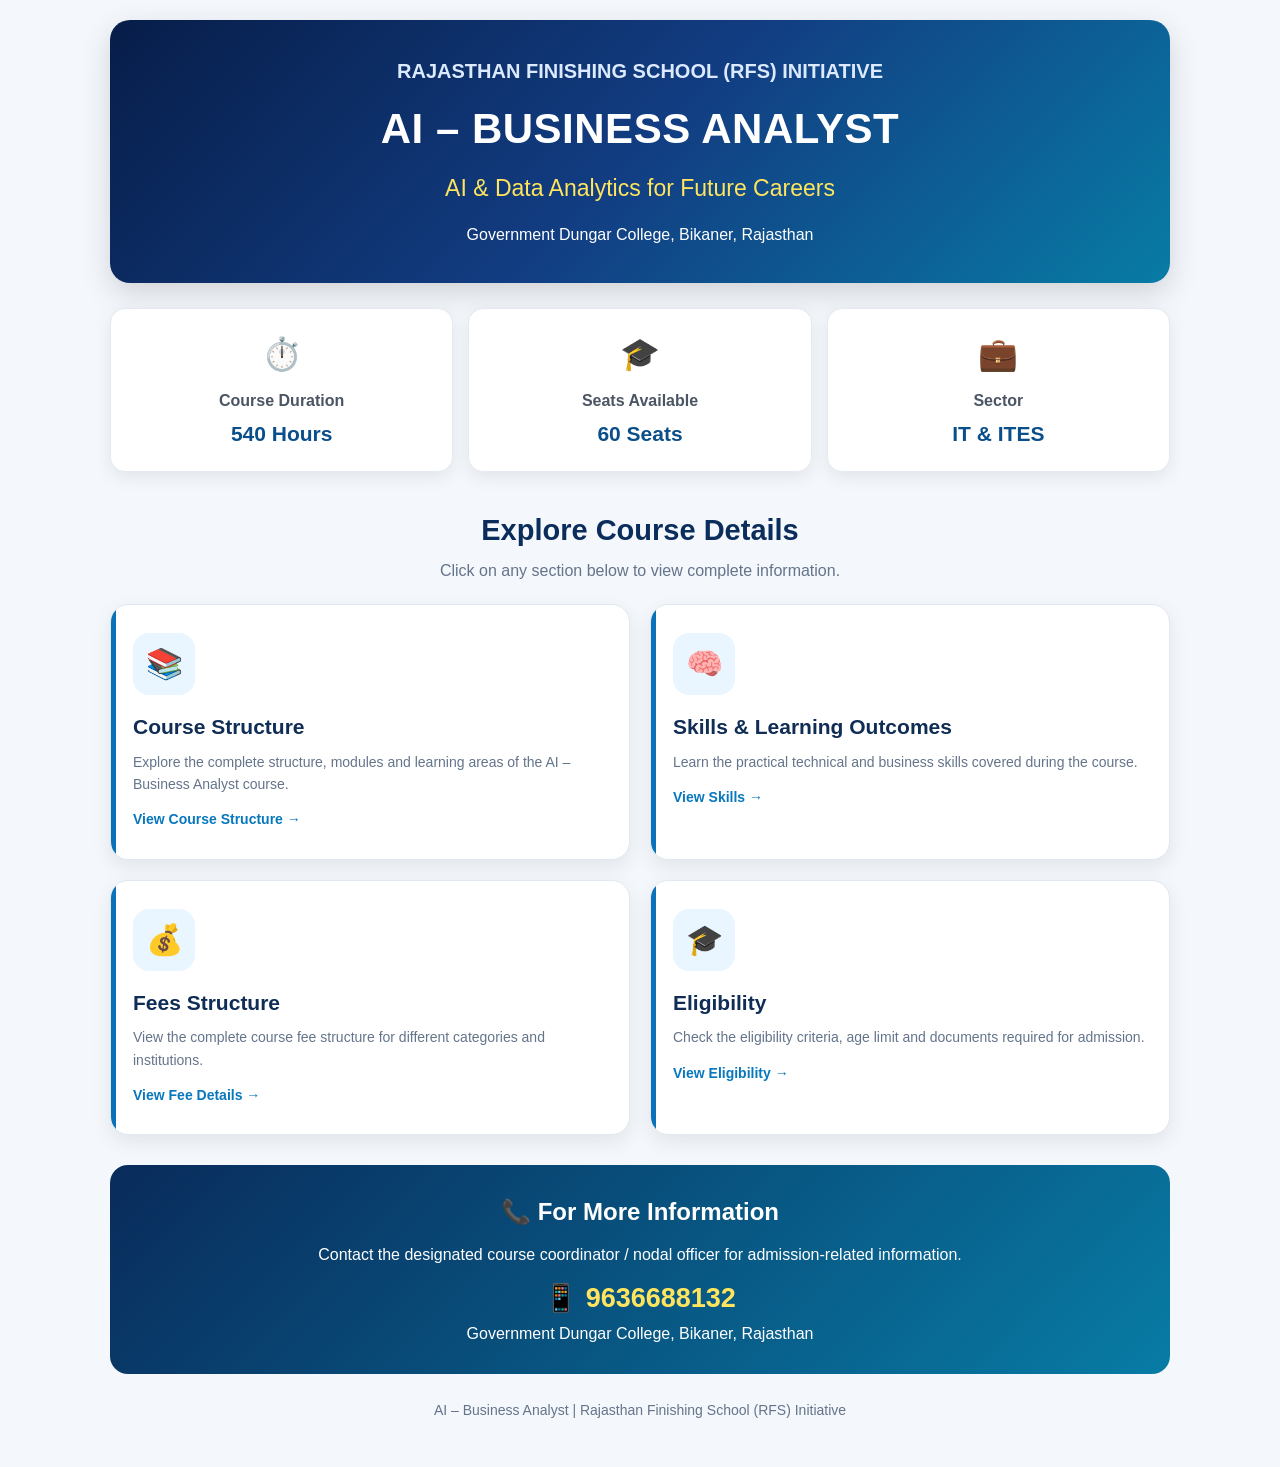
==== commit bcbaf297: "Update ai-business-analyst.html" ====
--- a/ai-business-analyst.html
+++ b/ai-business-analyst.html
@@ -1,976 +1,965 @@
 <!DOCTYPE html>
 <html lang="en">
 <head>
-    <meta charset="UTF-8">
-
-    <meta name="viewport"
-          content="width=device-width, initial-scale=1.0">
-
-    <meta name="description"
-          content="AI Business Analyst Course - Rajasthan Finishing School, Government Dungar College, Bikaner">
-
-    <title>AI Business Analyst | Rajasthan Finishing School</title>
-
-    <style>
-
-        * {
-            margin: 0;
-            padding: 0;
-            box-sizing: border-box;
-        }
-
-        html {
-            scroll-behavior: smooth;
-        }
-
-        body {
-            font-family: Arial, Helvetica, sans-serif;
-            background: #f4f7fb;
-            color: #172033;
-            line-height: 1.6;
-        }
-
-        a {
-            text-decoration: none;
-        }
-
-        /* =========================
-           HEADER
-        ========================= */
-
-        .site-header {
-            background: #ffffff;
-            border-bottom: 1px solid #e4e8ef;
-            position: sticky;
-            top: 0;
-            z-index: 1000;
-        }
-
-        .header-container {
-            width: min(1150px, 92%);
-            margin: auto;
-            min-height: 75px;
-
-            display: flex;
-            align-items: center;
-            justify-content: space-between;
-            gap: 20px;
-        }
-
-        .brand {
-            display: flex;
-            align-items: center;
-            gap: 12px;
-            color: #14213d;
-        }
-
-        .brand-logo {
-            width: 48px;
-            height: 48px;
-            border-radius: 50%;
-
-            display: flex;
-            align-items: center;
-            justify-content: center;
-
-            background: linear-gradient(135deg, #183b78, #2563eb);
-            color: white;
-            font-weight: 800;
-            font-size: 16px;
-        }
-
-        .brand-title {
-            font-size: 18px;
-            font-weight: 800;
-            letter-spacing: .3px;
-        }
-
-        .brand-subtitle {
-            font-size: 12px;
-            color: #687386;
-            margin-top: 2px;
-        }
-
-        .back-btn {
-            background: #173f7a;
-            color: #ffffff;
-
-            padding: 11px 18px;
-            border-radius: 8px;
-
-            font-size: 14px;
-            font-weight: 700;
-
-            transition: .25s;
-        }
-
-        .back-btn:hover {
-            background: #0f2e5c;
-            transform: translateY(-1px);
-        }
-
-
-        /* =========================
-           HERO
-        ========================= */
-
-        .course-hero {
-            background:
-                linear-gradient(135deg, #0d2d5c, #1769aa);
-
-            color: white;
-            padding: 70px 0;
-        }
-
-        .container {
-            width: min(1150px, 92%);
-            margin: auto;
-        }
-
-        .hero-grid {
-            display: grid;
-            grid-template-columns: 1.6fr .8fr;
-            gap: 35px;
-            align-items: center;
-        }
-
-        .eyebrow {
-            display: inline-block;
-
-            background: rgba(255,255,255,.13);
-            border: 1px solid rgba(255,255,255,.25);
-
-            padding: 7px 13px;
-            border-radius: 30px;
-
-            font-size: 13px;
-            font-weight: 700;
-
-            margin-bottom: 18px;
-        }
-
-        .course-hero h1 {
-            font-size: clamp(34px, 5vw, 58px);
-            line-height: 1.05;
-            margin-bottom: 18px;
-        }
-
-        .hero-description {
-            max-width: 700px;
-            font-size: 18px;
-            color: #e8f2ff;
-            margin-bottom: 25px;
-        }
-
-        .hero-meta {
-            display: flex;
-            flex-wrap: wrap;
-            gap: 10px;
-        }
-
-        .meta-box {
-            background: rgba(255,255,255,.12);
-            border: 1px solid rgba(255,255,255,.18);
-
-            padding: 10px 14px;
-            border-radius: 8px;
-
-            font-size: 14px;
-        }
-
-        .hero-side {
-            background: white;
-            color: #172033;
-
-            padding: 28px;
-            border-radius: 18px;
-            box-shadow: 0 20px 50px rgba(0,0,0,.18);
-        }
-
-        .hero-side h3 {
-            color: #173f7a;
-            margin-bottom: 15px;
-        }
-
-        .hero-side p {
-            margin-bottom: 10px;
-            color: #566176;
-        }
-
-        .hero-side strong {
-            color: #172033;
-        }
-
-
-        /* =========================
-           QUICK BOXES
-        ========================= */
-
-        .quick-section {
-            padding: 50px 0 20px;
-        }
-
-        .quick-grid {
-            display: grid;
-            grid-template-columns: repeat(4, 1fr);
-            gap: 18px;
-        }
-
-        .quick-card {
-            background: white;
-            border: 1px solid #e4e8ef;
-            border-radius: 14px;
-
-            padding: 24px 18px;
-
-            text-align: center;
-
-            box-shadow: 0 8px 25px rgba(20,35,60,.06);
-
-            transition: .25s;
-        }
-
-        .quick-card:hover {
-            transform: translateY(-4px);
-            box-shadow: 0 15px 35px rgba(20,35,60,.12);
-        }
-
-        .quick-icon {
-            font-size: 30px;
-            margin-bottom: 10px;
-        }
-
-        .quick-card h3 {
-            color: #173f7a;
-            font-size: 17px;
-            margin-bottom: 7px;
-        }
-
-        .quick-card p {
-            color: #667085;
-            font-size: 13px;
-            margin-bottom: 15px;
-        }
-
-        .quick-card a {
-            display: inline-block;
-
-            background: #173f7a;
-            color: white;
-
-            padding: 8px 13px;
-            border-radius: 7px;
-
-            font-size: 12px;
-            font-weight: 700;
-        }
-
-
-        /* =========================
-           COMMON SECTION
-        ========================= */
-
-        .content-section {
-            padding: 55px 0;
-        }
-
-        .section-heading {
-            text-align: center;
-            margin-bottom: 35px;
-        }
-
-        .section-heading span {
-            color: #2563eb;
-            font-size: 13px;
-            font-weight: 800;
-            letter-spacing: 1px;
-        }
-
-        .section-heading h2 {
-            font-size: 32px;
-            margin-top: 5px;
-            color: #172033;
-        }
-
-        .section-heading p {
-            color: #687386;
-            max-width: 700px;
-            margin: 8px auto 0;
-        }
-
-
-        /* =========================
-           COURSE STRUCTURE
-        ========================= */
-
-        .structure-grid {
-            display: grid;
-            grid-template-columns: repeat(2, 1fr);
-            gap: 20px;
-        }
-
-        .structure-card {
-            background: white;
-            border-radius: 14px;
-            border: 1px solid #e4e8ef;
-
-            padding: 25px;
-
-            box-shadow: 0 8px 25px rgba(20,35,60,.06);
-        }
-
-        .structure-number {
-            width: 40px;
-            height: 40px;
-
-            display: flex;
-            align-items: center;
-            justify-content: center;
-
-            background: #eaf2ff;
-            color: #173f7a;
-
-            border-radius: 10px;
-
-            font-weight: 800;
-            margin-bottom: 14px;
-        }
-
-        .structure-card h3 {
-            color: #173f7a;
-            margin-bottom: 10px;
-        }
-
-        .structure-card ul {
-            padding-left: 20px;
-        }
-
-        .structure-card li {
-            margin-bottom: 7px;
-            color: #596579;
-        }
-
-
-        /* =========================
-           SKILL OUTCOMES
-        ========================= */
-
-        .skills-grid {
-            display: grid;
-            grid-template-columns: repeat(3, 1fr);
-            gap: 18px;
-        }
-
-        .skill-card {
-            background: white;
-            border: 1px solid #e4e8ef;
-
-            padding: 23px;
-            border-radius: 14px;
-
-            box-shadow: 0 8px 25px rgba(20,35,60,.06);
-        }
-
-        .skill-card h3 {
-            font-size: 17px;
-            color: #173f7a;
-            margin-bottom: 8px;
-        } .skill-card p {
-            color: #687386;
-            font-size: 14px;
-        }
-
-
-        /* =========================
-           FEES
-        ========================= */
-
-        .fee-table-wrapper {
-            background: white;
-            border: 1px solid #e4e8ef;
-            border-radius: 15px;
-
-            overflow-x: auto;
-
-            box-shadow: 0 8px 25px rgba(20,35,60,.06);
-        }
-
-        .fee-table {
-            width: 100%;
-            border-collapse: collapse;
-            min-width: 700px;
-        }
-
-        .fee-table th {
-            background: #173f7a;
-            color: white;
-
-            padding: 15px;
-            text-align: left;
-        }
-
-        .fee-table td {
-            padding: 14px 15px;
-            border-bottom: 1px solid #e8ecf2;
-            color: #505d70;
-        }
-
-        .fee-table tr:last-child td {
-            border-bottom: none;
-        }
-
-        .fee-highlight {
-            font-weight: 800;
-            color: #173f7a !important;
-        }
-
-        .fee-note {
-            margin-top: 15px;
-            background: #fff8e6;
-            border: 1px solid #f3dfaa;
-
-            padding: 14px 17px;
-            border-radius: 10px;
-
-            color: #695526;
-            font-size: 14px;
-        }
-
-
-        /* =========================
-           ELIGIBILITY
-        ========================= */
-
-        .eligibility-grid {
-            display: grid;
-            grid-template-columns: 1fr 1fr;
-            gap: 22px;
-        }
-
-        .eligibility-card {
-            background: white;
-            border: 1px solid #e4e8ef;
-            border-radius: 15px;
-
-            padding: 26px;
-
-            box-shadow: 0 8px 25px rgba(20,35,60,.06);
-        }
-
-        .eligibility-card h3 {
-            color: #173f7a;
-            margin-bottom: 15px;
-        }
-
-        .eligibility-list {
-            list-style: none;
-        }
-
-        .eligibility-list li {
-            position: relative;
-            padding-left: 25px;
-            margin-bottom: 12px;
-            color: #596579;
-        }
-
-        .eligibility-list li::before {
-            content: "✓";
-
-            position: absolute;
-            left: 0;
-
-            color: #16834b;
-            font-weight: 800;
-        }
-
-
-        /* =========================
-           CTA
-        ========================= */
-
-        .cta-section {
-            padding: 60px 0;
-        }
-
-        .cta-box {
-            background: linear-gradient(135deg, #173f7a, #0e5fa8);
-
-            color: white;
-
-            border-radius: 20px;
-
-            padding: 45px;
-
-            display: flex;
-            align-items: center;
-            justify-content: space-between;
-
-            gap: 25px;
-        }
-
-        .cta-box h2 {
-            font-size: 30px;
-            margin-bottom: 8px;
-        }
-
-        .cta-box p {
-            color: #e4efff;
-        }
-
-        .register-btn {
-            display: inline-block;
-
-            background: white;
-            color: #173f7a;
-
-            padding: 13px 22px;
-            border-radius: 9px;
-
-            font-weight: 800;
-            white-space: nowrap;
-        }
-
-
-        /* =========================
-           FOOTER
-        ========================= */
-
-        footer {
-            background: #101827;
-            color: #dce4f0;
-
-            padding: 35px 0;
-            text-align: center;
-        }
-
-        footer h3 {
-            margin-bottom: 6px;
-        }
-
-        footer p {
-            color: #9ba8ba;
-            font-size: 14px;
-        }
-
-
-        /* =========================
-           MOBILE
-        ========================= */
-
-        @media (max-width: 900px) {
-
-            .hero-grid {
-                grid-template-columns: 1fr;
-            }
-
-            .quick-grid {
-                grid-template-columns: repeat(2, 1fr);
-            }
-
-            .skills-grid {
-                grid-template-columns: repeat(2, 1fr);
-            }
-
-            .eligibility-grid {
-                grid-template-columns: 1fr;
-            }
-
-        }
-
-
-        @media (max-width: 600px) { 
-           .header-container {
-                min-height: 65px;
-            }
-
-            .brand-title {
-                font-size: 15px;
-            }
-
-            .brand-subtitle {
-                font-size: 10px;
-            }
-
-            .brand-logo {
-                width: 42px;
-                height: 42px;
-            }
-
-            .back-btn {
-                padding: 9px 12px;
-                font-size: 12px;
-            }
-
-            .course-hero {
-                padding: 50px 0;
-            }
-
-            .course-hero h1 {
-                font-size: 36px;
-            }
-
-            .hero-description {
-                font-size: 15px;
-            }
-
-            .quick-grid {
-                grid-template-columns: 1fr 1fr;
-                gap: 10px;
-            }
-
-            .quick-card {
-                padding: 18px 10px;
-            }
-
-            .quick-card h3 {
-                font-size: 14px;
-            }
-
-            .structure-grid,
-            .skills-grid {
-                grid-template-columns: 1fr;
-            }
-
-            .section-heading h2 {
-                font-size: 27px;
-            }
-
-            .cta-box {
-                padding: 30px 22px;
-                flex-direction: column;
-                align-items: flex-start;
-            }
-
-            .cta-box h2 {
-                font-size: 25px;
-            }
-
-        }
-
-    </style>
+<meta charset="UTF-8">
+<meta name="viewport" content="width=device-width, initial-scale=1.0">
+
+<title>AI – Business Analyst | Government Dungar College Bikaner</title>
+
+<style>
+
+*{
+    margin:0;
+    padding:0;
+    box-sizing:border-box;
+    font-family:Arial, Helvetica, sans-serif;
+}
+
+body{
+    background:#f4f7fb;
+    color:#17233c;
+    line-height:1.6;
+}
+
+/* MAIN CONTAINER */
+
+.container{
+    max-width:1100px;
+    margin:auto;
+    padding:20px;
+}
+
+/* HEADER */
+
+.hero{
+    background:linear-gradient(135deg,#071d49,#123d82,#087ca5);
+    color:white;
+    border-radius:20px;
+    padding:35px 25px;
+    text-align:center;
+    box-shadow:0 10px 30px rgba(0,0,0,.15);
+    margin-bottom:25px;
+}
+
+.hero .college{
+    font-size:20px;
+    font-weight:bold;
+    margin-bottom:8px;
+    color:#dbeafe;
+}
+
+.hero h1{
+    font-size:42px;
+    margin:8px 0;
+    letter-spacing:.5px;
+}
+
+.hero h2{
+    font-size:23px;
+    font-weight:500;
+    color:#ffe45e;
+}
+
+.hero p{
+    margin-top:15px;
+    font-size:16px;
+}
+
+/* COURSE INFO */
+
+.info-row{
+    display:grid;
+    grid-template-columns:repeat(3,1fr);
+    gap:15px;
+    margin:25px 0;
+}
+
+.info-box{
+    background:white;
+    border-radius:15px;
+    padding:20px;
+    text-align:center;
+    box-shadow:0 5px 18px rgba(0,0,0,.08);
+    border:1px solid #e5eaf2;
+}
+
+.info-icon{
+    font-size:32px;
+    margin-bottom:8px;
+}
+
+.info-box h3{
+    font-size:16px;
+    color:#4b5563;
+}
+
+.info-box strong{
+    display:block;
+    font-size:21px;
+    color:#0b4f8a;
+    margin-top:4px;
+}
+
+/* SECTION TITLE */
+
+.section-title{
+    text-align:center;
+    margin:35px 0 20px;
+}
+
+.section-title h2{
+    font-size:29px;
+    color:#0b2d5c;
+}
+
+.section-title p{
+    color:#64748b;
+    margin-top:5px;
+}
+
+/* FOUR CARDS */
+
+.cards{
+    display:grid;
+    grid-template-columns:repeat(2,1fr);
+    gap:20px;
+}
+
+.card{
+    background:white;
+    border-radius:18px;
+    padding:28px 22px;
+    cursor:pointer;
+    border:1px solid #e1e8f0;
+    box-shadow:0 7px 20px rgba(0,0,0,.08);
+    transition:.3s;
+    position:relative;
+    overflow:hidden;
+}
+
+.card:hover{
+    transform:translateY(-6px);
+    box-shadow:0 15px 30px rgba(0,0,0,.13);
+}
+
+.card::before{
+    content:"";
+    position:absolute;
+    left:0;
+    top:0;
+    width:5px;
+    height:100%;
+    background:#0b72b9;
+}
+
+.card-icon{
+    width:62px;
+    height:62px;
+    border-radius:16px;
+    display:flex;
+    align-items:center;
+    justify-content:center;
+    font-size:30px;
+    background:#e9f5ff;
+    margin-bottom:15px;
+}
+
+.card h3{
+    color:#102d56;
+    font-size:21px;
+    margin-bottom:7px;
+}
+
+.card p{
+    color:#64748b;
+    font-size:14px;
+}
+
+.click-text{
+    margin-top:13px;
+    color:#0878bd;
+    font-weight:bold;
+    font-size:14px;
+}
+
+/* DETAILS */
+
+.detail-section{
+    background:white;
+    border-radius:18px;
+    padding:30px;
+    margin-top:25px;
+    box-shadow:0 7px 25px rgba(0,0,0,.08);
+    display:none;
+    animation:fadeIn .35s ease;
+}
+
+.detail-section.active{
+    display:block;
+}
+
+@keyframes fadeIn{
+    from{
+        opacity:0;
+        transform:translateY(10px);
+    }
+    to{
+        opacity:1;
+        transform:translateY(0);
+    }
+}
+
+.detail-section h2{
+    color:#0a3770;
+    margin-bottom:20px;
+    font-size:27px;
+}
+
+.detail-section h3{
+    color:#123f76;
+    margin:20px 0 10px;
+}
+
+/* LIST */
+
+.list{
+    list-style:none;
+}
+
+.list li{
+    padding:11px 0;
+    border-bottom:1px solid #edf1f5;
+    position:relative;
+    padding-left:30px;
+}
+
+.list li::before{
+    content:"✓";
+    position:absolute;
+    left:0;
+    top:10px;
+    width:21px;
+    height:21px;
+    border-radius:50%;
+    background:#0c8a55;
+    color:white;
+    font-size:13px;
+    display:flex;
+    align-items:center;
+    justify-content:center;
+    font-weight:bold;
+}
+
+/* COURSE STRUCTURE */
+
+.structure-grid{
+    display:grid;
+    grid-template-columns:repeat(2,1fr);
+    gap:15px;
+}
+
+.structure-box{
+    border:1px solid #e2e8f0;
+    padding:18px;
+    border-radius:13px;
+    background:#f8fafc;
+}
+
+.structure-box h4{
+    color:#0a4f8b;
+    margin-bottom:7px;
+}
+
+/* FEES */ .fees-table{
+    width:100%;
+    border-collapse:collapse;
+    margin-top:15px;
+    overflow:hidden;
+    border-radius:10px;
+}
+
+.fees-table th{
+    background:#0b3971;
+    color:white;
+    padding:14px 10px;
+    text-align:center;
+}
+
+.fees-table td{
+    padding:13px 10px;
+    text-align:center;
+    border:1px solid #e2e8f0;
+}
+
+.fees-table tr:nth-child(even){
+    background:#f8fafc;
+}
+
+.price{
+    font-weight:bold;
+    color:#0b7a4b;
+    font-size:17px;
+}
+
+/* NOTE */
+
+.note{
+    background:#fff8df;
+    border-left:5px solid #f3b400;
+    padding:15px;
+    border-radius:8px;
+    margin-top:20px;
+}
+
+/* ELIGIBILITY */
+
+.eligibility-grid{
+    display:grid;
+    grid-template-columns:repeat(2,1fr);
+    gap:15px;
+}
+
+.eligibility-box{
+    background:#f8fafc;
+    border:1px solid #e4eaf1;
+    padding:18px;
+    border-radius:13px;
+}
+
+.eligibility-box h4{
+    color:#0b4e88;
+    margin-bottom:8px;
+}
+
+/* CONTACT */
+
+.contact{
+    margin-top:30px;
+    background:linear-gradient(135deg,#092b5b,#087ca5);
+    color:white;
+    padding:28px;
+    border-radius:18px;
+    text-align:center;
+}
+
+.contact h2{
+    margin-bottom:10px;
+}
+
+.phone{
+    font-size:27px;
+    font-weight:bold;
+    color:#ffe45e;
+    margin-top:10px;
+}
+
+/* FOOTER */
+
+footer{
+    text-align:center;
+    padding:25px 10px;
+    color:#64748b;
+    font-size:14px;
+}
+
+/* MOBILE */
+
+@media(max-width:700px){
+
+    .hero h1{
+        font-size:30px;
+    }
+
+    .hero h2{
+        font-size:18px;
+    }
+
+    .info-row{
+        grid-template-columns:1fr;
+    }
+
+    .cards{
+        grid-template-columns:1fr;
+    }
+
+    .structure-grid,
+    .eligibility-grid{
+        grid-template-columns:1fr;
+    }
+
+    .detail-section{
+        padding:20px 16px;
+    }
+
+    .fees-table{
+        font-size:12px;
+    }
+
+    .fees-table th,
+    .fees-table td{
+        padding:9px 5px;
+    }
+}
+
+</style>
 </head>
 
 
 <body>
 
-
-<!-- =========================
-     HEADER
-========================= -->
-
-<header class="site-header">
-
-    <div class="header-container">
-
-        <a href="index.html" class="brand">
-
-            <div class="brand-logo">
-                RF
-            </div>
-
-            <div>
-                <div class="brand-title">
-                    RAJASTHAN FINISHING SCHOOL
-                </div>
-
-                <div class="brand-subtitle">
-                    Government Dungar College, Bikaner
-                </div>
-            </div>
-
-        </a>
-
-
-        <a href="index.html#courses" class="back-btn">
-            ← Back to Courses
-        </a>
-
-    </div>
-
-</header>
-
-
-
-<!-- =========================
-     HERO
-========================= -->
-
-<section class="course-hero">
-
-    <div class="container hero-grid">
-
-        <div>
-
-            <span class="eyebrow">
-                RAJASTHAN FINISHING SCHOOL
-            </span>
-
-            <h1>
-                AI Business Analyst
-            </h1>
-
-            <p class="hero-description">
-                Industry-oriented training in Business Analysis,
-                Data Analytics, Artificial Intelligence tools and
-                data-driven decision making.
-            </p>
-
-
-            <div class="hero-meta">
-
-                <div class="meta-box">
-                    Sector: IT & ITES
-                </div>
-
-                <div class="meta-box">
-                    Duration: 540 Hours
-                </div>
-
-                <div class="meta-box">
-                    Seats: 60
-                </div>
-
-                <div class="meta-box">
-                    Training: Government Dungar College, Bikaner
-                </div>
-
-            </div>
-
-        </div>
-
-
-        <div class="hero-side">
-
-            <h3>
-                Course at a Glance
-            </h3>
-
-            <p>
-                <strong>Course:</strong>
-                AI Business Analyst
-            </p>
-
-            <p>
-                <strong>Sector:</strong>
-                IT & ITES
-            </p>
-
-            <p>
-                <strong>Duration:</strong>
-                540 Hours
-            </p>
-
-            <p>
-                <strong>Seats:</strong>
-                60
-            </p>
-
-            <p>
-                <strong>Location:</strong>
-                Government Dungar College, Bikaner
-            </p>
-
-        </div>
-
-    </div>
+<div class="container">
+
+<!-- HERO -->
+
+<section class="hero">
+
+<div class="college">
+RAJASTHAN FINISHING SCHOOL (RFS) INITIATIVE
+</div>
+
+<h1>AI – BUSINESS ANALYST</h1>
+
+<h2>AI & Data Analytics for Future Careers</h2>
+
+<p>
+Government Dungar College, Bikaner, Rajasthan
+</p>
 
 </section>
 
 
-
-<!-- =========================
-     QUICK FOUR BOXES
-========================= -->
-
-<section class="quick-section">
-
-    <div class="container">
-
-        <div class="quick-grid">
-
-
-            <div class="quick-card"> 
-        <div class="quick-icon">
-                    📚
-                </div>
-
-                <h3>
-                    Course Structure
-                </h3>
-
-                <p>
-                    Course modules and learning areas
-                </p>
-
-                <a href="#course-structure">
-                    View Details
-                </a>
-
-            </div>
-
-
-            <div class="quick-card">
-
-                <div class="quick-icon">
-                    🎯
-                </div>
-
-                <h3>
-                    Skill Outcomes
-                </h3>
-
-                <p>
-                    Skills students will develop
-                </p>
-
-                <a href="#skill-outcomes">
-                    View Details
-                </a>
-
-            </div>
-
-
-            <div class="quick-card">
-
-                <div class="quick-icon">
-                    ₹
-                </div>
-
-                <h3>
-                    Fees Structure
-                </h3>
-
-                <p>
-                    Category-wise course fees
-                </p>
-
-                <a href="#fees">
-                    View Fees
-                </a>
-
-            </div>
-
-
-            <div class="quick-card">
-
-                <div class="quick-icon">
-                    ✓
-                </div>
-
-                <h3>
-                    Eligibility
-                </h3>
-
-                <p>
-                    Who can apply for the course
-                </p>
-
-                <a href="#eligibility">
-                    Check Eligibility
-                </a>
-
-            </div>
-
-        </div>
-
-    </div>
+<!-- COURSE QUICK INFORMATION -->
+
+<div class="info-row">
+
+<div class="info-box">
+<div class="info-icon">⏱️</div>
+<h3>Course Duration</h3>
+<strong>540 Hours</strong>
+</div>
+
+<div class="info-box">
+<div class="info-icon">🎓</div>
+<h3>Seats Available</h3>
+<strong>60 Seats</strong>
+</div>
+
+<div class="info-box">
+<div class="info-icon">💼</div>
+<h3>Sector</h3>
+<strong>IT & ITES</strong>
+</div>
+
+</div>
+
+
+<!-- FOUR MAIN OPTIONS -->
+
+<div class="section-title">
+
+<h2>Explore Course Details</h2>
+
+<p>
+Click on any section below to view complete information.
+</p>
+
+</div>
+
+
+<div class="cards">
+
+
+<!-- COURSE STRUCTURE -->
+
+<div class="card" onclick="showSection('structure')">
+
+<div class="card-icon">
+📚
+</div>
+
+<h3>Course Structure</h3>
+
+<p>
+Explore the complete structure, modules and learning areas of the AI – Business Analyst course.
+</p>
+
+<div class="click-text">
+View Course Structure →
+</div>
+
+</div>
+
+
+<!-- SKILLS -->
+
+<div class="card" onclick="showSection('skills')">
+
+<div class="card-icon">
+🧠
+</div>
+
+<h3>Skills & Learning Outcomes</h3>
+
+<p>
+Learn the practical technical and business skills covered during the course.
+</p>
+
+<div class="click-text">
+View Skills →
+</div>
+
+</div>
+
+
+<!-- FEES -->
+
+<div class="card" onclick="showSection('fees')">
+
+<div class="card-icon">
+💰
+</div>
+
+<h3>Fees Structure</h3>
+
+<p>
+View the complete course fee structure for different categories and institutions.
+</p>
+
+<div class="click-text">
+View Fee Details →
+</div>
+
+</div>
+
+
+<!-- ELIGIBILITY -->
+
+<div class="card" onclick="showSection('eligibility')">
+
+<div class="card-icon">
+🎓
+</div>
+
+<h3>Eligibility</h3>
+
+<p>
+Check the eligibility criteria, age limit and documents required for admission.
+</p>
+
+<div class="click-text">
+View Eligibility →
+</div>
+
+</div>
+
+</div>
+
+
+
+<!-- COURSE STRUCTURE DETAIL -->
+
+<section id="structure" class="detail-section">
+
+<h2>📚 Course Structure</h2>
+    <p>
+The AI – Business Analyst programme is designed to provide practical knowledge of Business Analysis, Artificial Intelligence, Data Analytics and modern digital tools.
+</p>
+
+
+<div class="structure-grid">
+
+<div class="structure-box">
+
+<h4>📊 Business Analysis Fundamentals</h4>
+
+<p>
+Introduction to Business Analysis, business processes, problem identification, stakeholder analysis and business decision-making.
+</p>
+
+</div>
+
+
+<div class="structure-box">
+
+<h4>🤖 Artificial Intelligence</h4>
+
+<p>
+Fundamentals of Artificial Intelligence, AI applications in business, AI-assisted decision making and emerging AI technologies.
+</p>
+
+</div>
+
+
+<div class="structure-box">
+
+<h4>🗄️ SQL & Data Management</h4>
+
+<p>
+Database concepts, SQL fundamentals, querying data, filtering, sorting, aggregation and extracting useful business information.
+</p>
+
+</div>
+
+
+<div class="structure-box">
+
+<h4>📈 Advanced Excel</h4>
+
+<p>
+Advanced formulas, data analysis, data cleaning, lookup functions, pivot tables and business reporting using Excel.
+</p>
+
+</div>
+
+
+<div class="structure-box">
+
+<h4>📊 Power BI</h4>
+
+<p>
+Data visualization, dashboards, reports, business intelligence and presenting data-driven insights.
+</p>
+
+</div>
+
+
+<div class="structure-box">
+
+<h4>📄 Business Requirement Documentation</h4>
+
+<p>
+Requirement gathering, requirement analysis, documentation, process mapping and preparing business requirement documents.
+</p>
+
+</div>
+
+
+<div class="structure-box">
+
+<h4>📱 Dashboard & Reporting</h4>
+
+<p>
+Creating professional dashboards, reports and visual presentations for business decision-making.
+</p>
+
+</div>
+
+
+<div class="structure-box">
+
+<h4>💼 Case Studies & Project Work</h4>
+
+<p>
+Practical case studies, real-world business problems, project-based learning and industry-oriented assignments.
+</p>
+
+</div>
+
+</div>
 
 </section>
 
 
 
-<!-- =========================
-     COURSE STRUCTURE
-========================= -->
-
-<section class="content-section" id="course-structure">
-
-    <div class="container">
-
-        <div class="section-heading">
-
-            <span>
-                COURSE STRUCTURE
-            </span>
-
-            <h2>
-                What You Will Learn
-            </h2>
-
-            <p>
-                The AI Business Analyst program combines
-                business understanding, data analysis,
-                AI tools and practical decision-making skills.
-            </p>
-
-        </div>
-
-
-        <div class="structure-grid">
-
-
-            <div class="structure-card">
-
-                <div class="structure-number">
-                    01
-                </div>
-
-                <h3>
-                    Business Analysis Fundamentals
-                </h3>
-
-                <ul>
-
-                    <li>
-                        Introduction to Business Analysis
-                    </li>
-
-                    <li>
-                        Business requirements and problem identification
-                    </li>
-
-                    <li>
-                        Requirement gathering and documentation
-                    </li>
-
-                    <li>
-                        Business process understanding
-                    </li>
-
-                    <li>
-                        Data-driven business decision making
-                    </li>
-
-                </ul>
-
-            </div>
-
-
-            <div class="structure-card">
-
-                <div class="structure-number">
-                    02
-                </div>
-
-                <h3>
-                    Data Analytics
-                </h3>
-
-                <ul>
-
-                    <li>
-                        Data collection and preparation
-                    </li>
-
-                    <li>
-                        Data cleaning and analysis
-                    </li>
-
-                    <li>
-                        Spreadsheet-based analysis
-                    </li>
-
-                    <li>
-                        Data visualization
-                    </l
-        
+<!-- SKILLS DETAIL -->
+
+<section id="skills" class="detail-section">
+
+<h2>🧠 Skills & Learning Outcomes</h2>
+
+<p>
+After completing the programme, learners will develop practical skills required for entry-level Business Analyst and data-oriented roles.
+</p>
+
+
+<ul class="list">
+
+<li>Business Analysis Fundamentals</li>
+
+<li>Understanding of Artificial Intelligence and its business applications</li>
+
+<li>Data Analysis and Interpretation</li>
+
+<li>Advanced Microsoft Excel</li>
+
+<li>SQL and Database Querying</li>
+
+<li>Power BI and Data Visualization</li>
+
+<li>Business Dashboard Development</li>
+
+<li>Business Requirement Documentation</li>
+
+<li>Problem Solving and Analytical Thinking</li>
+
+<li>Case Study Analysis</li>
+
+<li>Project Documentation and Reporting</li>
+
+<li>Presentation and Business Communication</li>
+
+<li>Practical Training and Project Work</li>
+
+</ul>
+
+
+<h3>🚀 Career-Oriented Learning</h3>
+
+<p>
+The programme focuses on practical and industry-oriented skills that can support learners in building careers in Business Analysis, Data Analytics, Business Intelligence and related IT/ITES roles.
+</p>
+
+</section>
+
+
+
+<!-- FEES DETAIL -->
+
+<section id="fees" class="detail-section">
+
+<h2>💰 Fees Structure</h2>
+
+<p>
+The following fee structure is based on the course information provided for the AI – Business Analyst programme.
+</p>
+
+
+<table class="fees-table">
+
+<tr>
+
+<th>Institution Type</th>
+
+<th>Category</th>
+
+<th>Course Fee</th>
+
+</tr>
+
+
+<tr>
+
+<td rowspan="2">
+Government College / State-Funded University
+</td>
+
+<td>
+General Category (Male)
+</td>
+
+<td class="price">
+₹4,536
+</td>
+
+</tr>
+
+
+<tr>
+
+<td>
+SC / ST / OBC / MBC / EWS / Female
+</td>
+
+<td class="price">
+₹2,268
+</td>
+
+</tr>
+
+
+<tr>
+
+<td rowspan="2">
+Private College
+</td>
+
+<td>
+General Category (Male)
+</td>
+
+<td class="price">
+₹11,340
+</td>
+
+</tr>
+
+
+<tr>
+
+<td>
+SC / ST / OBC / MBC / EWS / Female
+</td>
+
+<td class="price">
+₹5,670
+</td>
+
+</tr>
+
+</table>
+
+
+<div class="note">
+
+<strong>Important:</strong>
+
+The above fees are shown as course fees (Non-Refundable) according to the provided course information. Applicants should confirm the applicable fee at the time of admission.
+
+</div>
+
+</section>
+
+
+
+<!-- ELIGIBILITY DETAIL -->
+
+<section id="eligibility" class="detail-section"> 
+    <h2>🎓 Eligibility</h2>
+
+<p>
+Candidates meeting the following eligibility conditions can apply for the AI – Business Analyst programme.
+</p>
+
+
+<div class="eligibility-grid">
+
+
+<div class="eligibility-box">
+
+<h4>🎓 Educational Eligibility</h4>
+
+<p>
+Students studying in or graduating from Government and Private Colleges and State-Funded Universities may apply, subject to the applicable course admission guidelines.
+</p>
+
+</div>
+
+
+<div class="eligibility-box">
+
+<h4>📚 Student Categories</h4>
+
+<p>
+Pass-out students and students studying in UG/PG Final Year and Semester-IV may apply, as applicable under the programme guidelines.
+</p>
+
+</div>
+
+
+<div class="eligibility-box">
+
+<h4>🎂 Age Limit</h4>
+
+<p>
+Minimum age: <strong>18 Years</strong><br>
+Maximum age: <strong>35 Years</strong>
+</p>
+
+</div>
+
+
+<div class="eligibility-box">
+
+<h4>🏫 Eligible Institutions</h4>
+
+<p>
+Students from Government Colleges, Private Colleges and eligible State-Funded Universities can apply according to the applicable guidelines.
+</p>
+
+</div>
+
+</div>
+
+
+<h3>📄 Documents Required</h3>
+
+<ul class="list">
+
+<li>10th Marksheet</li>
+
+<li>12th Marksheet</li>
+
+<li>Aadhaar Card</li>
+
+<li>SC / ST / OBC / EWS Certificate, if applicable</li>
+
+<li>College ID</li>
+
+<li>Educational qualification documents</li>
+
+</ul>
+
+
+<div class="note">
+
+<strong>Note:</strong>
+Eligibility and admission requirements may be subject to the official programme guidelines and verification of documents.
+
+</div>
+
+</section>
+
+
+
+<!-- CONTACT -->
+
+<section class="contact">
+
+<h2>📞 For More Information</h2>
+
+<p>
+Contact the designated course coordinator / nodal officer for admission-related information.
+</p>
+
+<div class="phone">
+📱 9636688132
+</div>
+
+<p>
+Government Dungar College, Bikaner, Rajasthan
+</p>
+
+</section>
+
+
+<footer>
+
+AI – Business Analyst | Rajasthan Finishing School (RFS) Initiative
+
+</footer>
+
+</div>
+
+
+<script>
+
+/* SHOW / HIDE COURSE DETAILS */
+
+function showSection(sectionId){
+
+    const sections = document.querySelectorAll('.detail-section');
+
+    sections.forEach(function(section){
+        section.classList.remove('active');
+    });
+
+    const selected = document.getElementById(sectionId);
+
+    selected.classList.add('active');
+
+    setTimeout(function(){
+
+        selected.scrollIntoView({
+            behavior:'smooth',
+            block:'start'
+        });
+
+    },100);
+
+}
+
+</script>
+
+</body>
+</html>
+    
